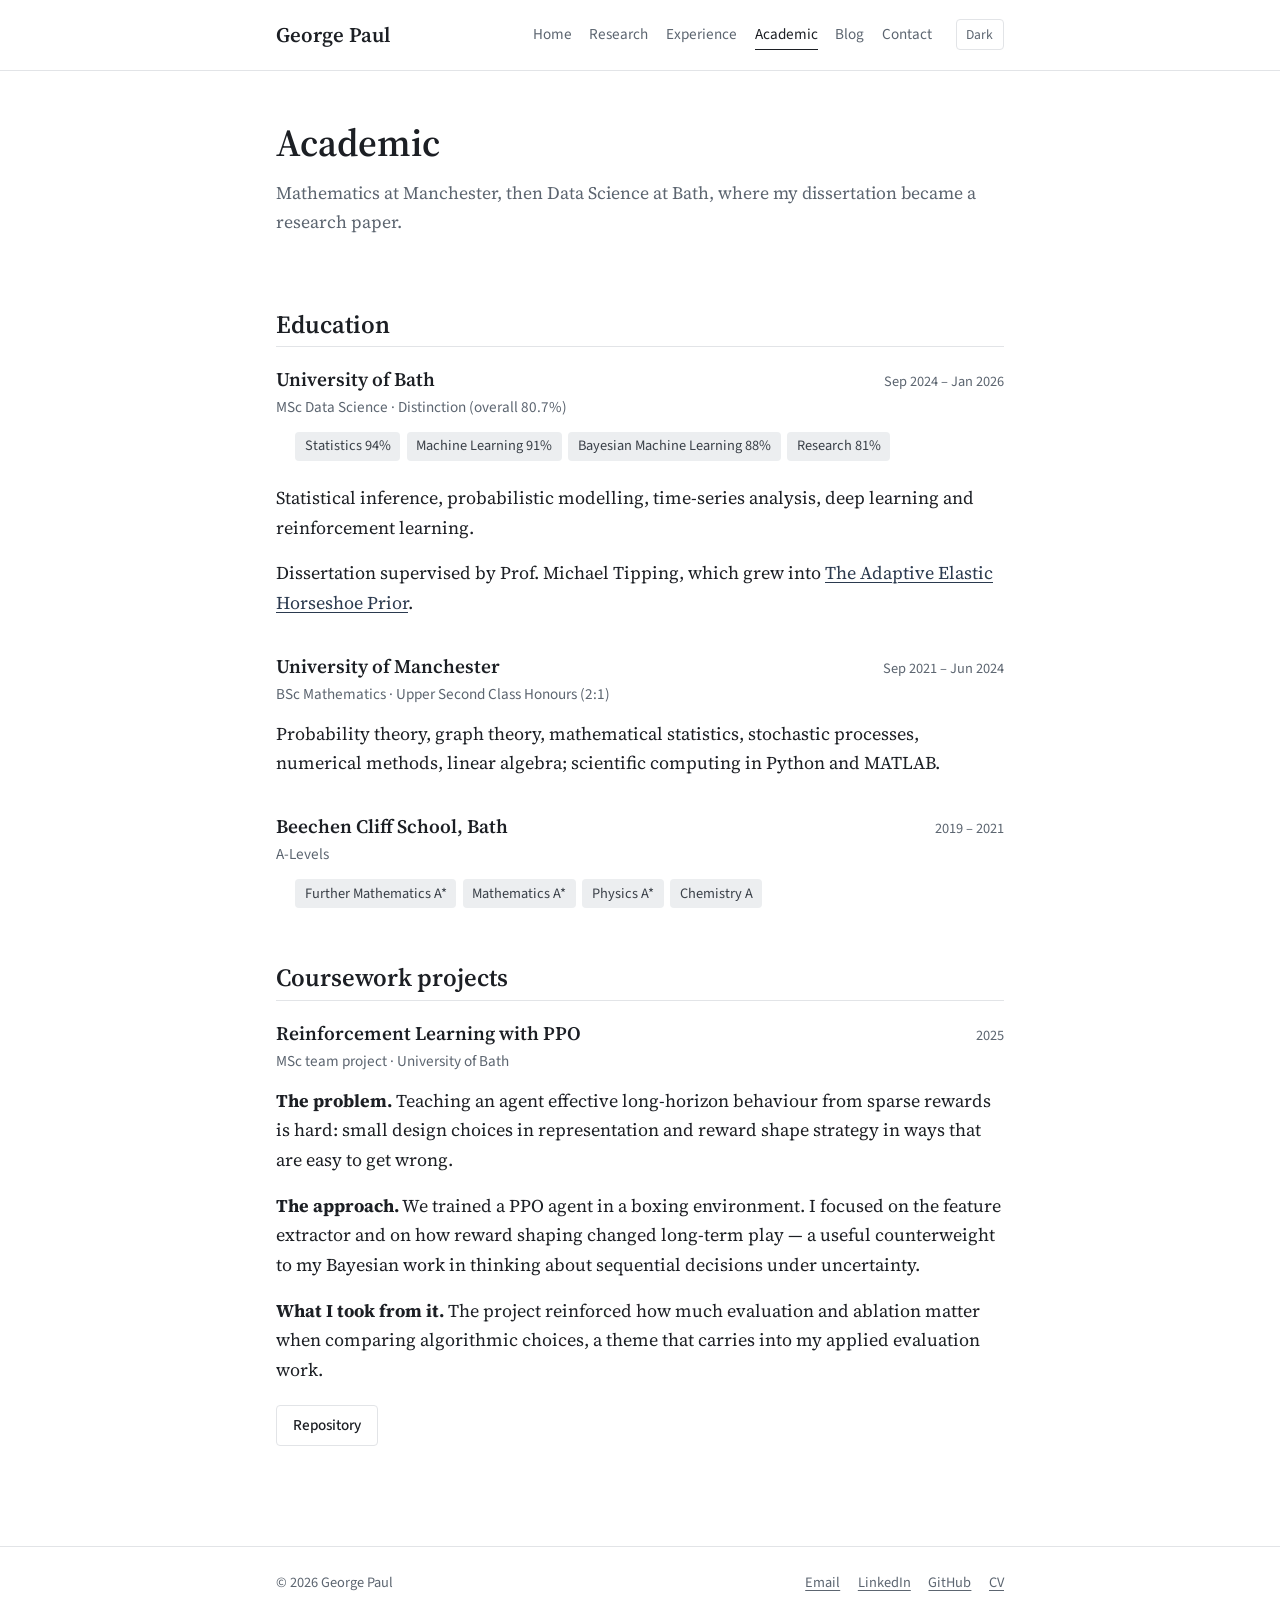
==== academic.html @ d4c1e63e "Redesign site as separate pages with a blog Replace the single scrolling page and sidebar with Home," ====
<!DOCTYPE html>
<html lang="en">
<head>
    <meta charset="utf-8" />
    <meta name="viewport" content="width=device-width, initial-scale=1" />
    <title>Academic · George Paul</title>
    <meta name="description" content="George Paul's academic background: MSc Data Science (Distinction) at the University of Bath, BSc Mathematics at the University of Manchester, and coursework projects." />
    <meta name="author" content="George Paul" />
    <link rel="icon" type="image/x-icon" href="assets/img/favicon.ico" />
    <link rel="preconnect" href="https://fonts.googleapis.com" />
    <link rel="preconnect" href="https://fonts.gstatic.com" crossorigin />
    <link href="https://fonts.googleapis.com/css2?family=Source+Sans+3:wght@400;500;600&family=Source+Serif+4:ital,opsz,wght@0,8..60,400;0,8..60,600;1,8..60,400&display=swap" rel="stylesheet" />
    <link rel="stylesheet" href="assets/css/site.css" />
    <script>try { var t = localStorage.getItem('theme'); if (t === 'dark' || t === 'light') document.documentElement.dataset.theme = t; } catch (e) {}</script>
</head>
<body>
    <header class="site-header">
        <div class="wrap header-inner">
            <a class="site-name" href="index.html">George Paul</a>
            <nav class="site-nav" aria-label="Main">
                <a href="index.html">Home</a>
                <a href="research.html">Research</a>
                <a href="experience.html">Experience</a>
                <a href="academic.html" aria-current="page">Academic</a>
                <a href="blog.html">Blog</a>
                <a href="contact.html">Contact</a>
            </nav>
            <button class="theme-toggle" type="button" aria-label="Toggle dark mode">Dark</button>
        </div>
    </header>

    <main class="wrap">
        <section class="page-intro">
            <h1>Academic</h1>
            <p class="lead">Mathematics at Manchester, then Data Science at Bath, where my dissertation became a research paper.</p>
        </section>

        <h2>Education</h2>

        <article class="entry">
            <div class="entry-head">
                <h3>University of Bath</h3>
                <span class="entry-date">Sep 2024 – Jan 2026</span>
            </div>
            <div class="entry-meta">MSc Data Science &middot; Distinction (overall 80.7%)</div>
            <ul class="chips">
                <li>Statistics 94%</li>
                <li>Machine Learning 91%</li>
                <li>Bayesian Machine Learning 88%</li>
                <li>Research 81%</li>
            </ul>
            <p>Statistical inference, probabilistic modelling, time-series analysis, deep learning and reinforcement learning.</p>
            <p>Dissertation supervised by Prof. Michael Tipping, which grew into <a href="research.html#aeh">The Adaptive Elastic Horseshoe Prior</a>.</p>
        </article>

        <article class="entry">
            <div class="entry-head">
                <h3>University of Manchester</h3>
                <span class="entry-date">Sep 2021 – Jun 2024</span>
            </div>
            <div class="entry-meta">BSc Mathematics &middot; Upper Second Class Honours (2:1)</div>
            <p>Probability theory, graph theory, mathematical statistics, stochastic processes, numerical methods, linear algebra; scientific computing in Python and MATLAB.</p>
        </article>

        <article class="entry">
            <div class="entry-head">
                <h3>Beechen Cliff School, Bath</h3>
                <span class="entry-date">2019 – 2021</span>
            </div>
            <div class="entry-meta">A-Levels</div>
            <ul class="chips">
                <li>Further Mathematics A*</li>
                <li>Mathematics A*</li>
                <li>Physics A*</li>
                <li>Chemistry A</li>
            </ul>
        </article>

        <h2>Coursework projects</h2>

        <article class="entry">
            <div class="entry-head">
                <h3>Reinforcement Learning with PPO</h3>
                <span class="entry-date">2025</span>
            </div>
            <div class="entry-meta">MSc team project &middot; University of Bath</div>
            <p><strong>The problem.</strong> Teaching an agent effective long-horizon behaviour from sparse rewards is hard: small design choices in representation and reward shape strategy in ways that are easy to get wrong.</p>
            <p><strong>The approach.</strong> We trained a PPO agent in a boxing environment. I focused on the feature extractor and on how reward shaping changed long-term play &mdash; a useful counterweight to my Bayesian work in thinking about sequential decisions under uncertainty.</p>
            <p><strong>What I took from it.</strong> The project reinforced how much evaluation and ablation matter when comparing algorithmic choices, a theme that carries into my applied evaluation work.</p>
            <div class="button-row">
                <a class="button secondary" href="https://github.com/mrgw21/rl-multiagent-boxing" target="_blank" rel="noopener noreferrer">Repository</a>
            </div>
        </article>
    </main>

    <footer class="site-footer">
        <div class="wrap footer-inner">
            <span>&copy; 2026 George Paul</span>
            <span class="footer-links">
                <a href="mailto:georgepaul.data@gmail.com">Email</a>
                <a href="https://www.linkedin.com/in/george-paul-9a08511b0" target="_blank" rel="noopener noreferrer">LinkedIn</a>
                <a href="https://github.com/georgepaul171" target="_blank" rel="noopener noreferrer">GitHub</a>
                <a href="assets/cv.pdf" download="George_Paul_CV.pdf">CV</a>
            </span>
        </div>
    </footer>

    <script src="assets/js/site.js"></script>
</body>
</html>
---- assets/css/site.css ----
/* Site-wide styles for georgepaul171.github.io */

:root {
    --bg: #ffffff;
    --surface: #f5f5f3;
    --ink: #1c1f24;
    --muted: #5c6570;
    --border: #e2e4e7;
    --accent: #3a4048;
    --accent-ink: #ffffff;
    --link: #2b3a4f;
    --chip-bg: #eceef0;
    --chip-ink: #3a4048;
    --serif: "Source Serif 4", Georgia, "Times New Roman", serif;
    --sans: "Source Sans 3", "Helvetica Neue", Helvetica, Arial, sans-serif;
    --wrap: 760px;
    color-scheme: light;
}

@media (prefers-color-scheme: dark) {
    :root:not([data-theme="light"]) {
        --bg: #15171a;
        --surface: #1d2024;
        --ink: #e6e7e9;
        --muted: #9aa1aa;
        --border: #2c3036;
        --accent: #d4d8de;
        --accent-ink: #15171a;
        --link: #c3cede;
        --chip-bg: #24282d;
        --chip-ink: #c9ced6;
        color-scheme: dark;
    }
}

:root[data-theme="dark"] {
    --bg: #15171a;
    --surface: #1d2024;
    --ink: #e6e7e9;
    --muted: #9aa1aa;
    --border: #2c3036;
    --accent: #d4d8de;
    --accent-ink: #15171a;
    --link: #c3cede;
    --chip-bg: #24282d;
    --chip-ink: #c9ced6;
    color-scheme: dark;
}

*, *::before, *::after {
    box-sizing: border-box;
}

html {
    -webkit-text-size-adjust: 100%;
}

body {
    margin: 0;
    background: var(--bg);
    color: var(--ink);
    font-family: var(--serif);
    font-size: 18px;
    line-height: 1.65;
    display: flex;
    flex-direction: column;
    min-height: 100vh;
}

main {
    flex: 1;
}

.wrap {
    max-width: var(--wrap);
    margin: 0 auto;
    padding: 0 16px;
}

h1, h2, h3 {
    font-family: var(--serif);
    font-weight: 600;
    line-height: 1.25;
    color: var(--ink);
}

h1 {
    font-size: 2.4rem;
    margin: 0 0 0.75rem;
}

h2 {
    font-size: 1.55rem;
    margin: 3rem 0 1.25rem;
    padding-bottom: 0.4rem;
    border-bottom: 1px solid var(--border);
}

h3 {
    font-size: 1.2rem;
    margin: 0 0 0.25rem;
}

p {
    margin: 0 0 1rem;
}

a {
    color: var(--link);
    text-decoration-thickness: 1px;
    text-underline-offset: 3px;
}

a:hover {
    color: var(--ink);
}

img {
    max-width: 100%;
}

/* Header and navigation */

.site-header {
    border-bottom: 1px solid var(--border);
    background: var(--bg);
}

.header-inner {
    display: flex;
    align-items: center;
    flex-wrap: wrap;
    gap: 0.5rem 1.5rem;
    padding-top: 1.1rem;
    padding-bottom: 1.1rem;
}

.site-name {
    font-family: var(--serif);
    font-size: 1.3rem;
    font-weight: 600;
    color: var(--ink);
    text-decoration: none;
    margin-right: auto;
}

.site-nav {
    display: flex;
    flex-wrap: wrap;
    gap: 0.25rem 1.1rem;
}

.site-nav a {
    font-family: var(--sans);
    color: var(--muted);
    text-decoration: none;
    font-size: 0.95rem;
    padding: 0.15rem 0;
    border-bottom: 1px solid transparent;
}

.site-nav a:hover {
    color: var(--ink);
}

.site-nav a[aria-current="page"] {
    color: var(--ink);
    border-bottom-color: var(--ink);
}

.theme-toggle {
    font: inherit;
    font-size: 0.85rem;
    color: var(--muted);
    background: transparent;
    border: 1px solid var(--border);
    border-radius: 4px;
    padding: 0.2rem 0.6rem;
    cursor: pointer;
}

.theme-toggle:hover {
    color: var(--ink);
    border-color: var(--muted);
}

/* Small interface text (menu, dates, labels, buttons, tags) stays in the sans companion */
.theme-toggle,
.entry-date,
.entry-meta,
.chips li,
.button,
.form-field label,
.site-footer {
    font-family: var(--sans);
}

@media (max-width: 640px) {
    body {
        font-size: 17px;
    }

    h1 {
        font-size: 2rem;
    }

    .site-nav {
        order: 3;
        width: 100%;
    }
}

/* Page sections */

.page-intro {
    padding: 3rem 0 0.5rem;
}

.page-intro .lead {
    font-size: 1.1rem;
    color: var(--muted);
}

.muted {
    color: var(--muted);
}

.small {
    font-size: 0.9rem;
}

.entry {
    margin-bottom: 2.25rem;
}

h2 + h3,
p + h3 {
    margin-top: 1.75rem;
    margin-bottom: 0.5rem;
}

.entry-head {
    display: flex;
    justify-content: space-between;
    align-items: baseline;
    gap: 0.25rem 1rem;
    flex-wrap: wrap;
}

.entry-date {
    color: var(--muted);
    font-size: 0.9rem;
    white-space: nowrap;
}

.entry-meta {
    color: var(--muted);
    font-size: 0.95rem;
    margin-bottom: 0.75rem;
}

.entry ul {
    padding-left: 1.2rem;
    margin: 0 0 1rem;
}

.entry li {
    margin-bottom: 0.4rem;
}

.chips {
    display: flex;
    flex-wrap: wrap;
    gap: 0.4rem;
    padding: 0;
    margin: 0 0 1.25rem;
    list-style: none;
}

.chips li {
    background: var(--chip-bg);
    color: var(--chip-ink);
    border-radius: 4px;
    padding: 0.15rem 0.6rem;
    font-size: 0.9rem;
}

.button {
    display: inline-block;
    font-size: 0.95rem;
    font-weight: 500;
    background: var(--accent);
    color: var(--accent-ink);
    border: 1px solid var(--accent);
    border-radius: 4px;
    padding: 0.45rem 1rem;
    text-decoration: none;
    cursor: pointer;
}

.button:hover {
    color: var(--accent-ink);
    opacity: 0.88;
}

.button.secondary {
    background: transparent;
    color: var(--ink);
    border-color: var(--border);
}

.button.secondary:hover {
    border-color: var(--muted);
    opacity: 1;
}

.button-row {
    display: flex;
    flex-wrap: wrap;
    gap: 0.6rem;
    margin: 1.25rem 0;
}

/* Home */

.hero {
    display: flex;
    gap: 2rem;
    align-items: center;
    padding: 3.5rem 0 1rem;
}

.hero-photo {
    width: 150px;
    height: 150px;
    border-radius: 50%;
    object-fit: cover;
    flex-shrink: 0;
    border: 1px solid var(--border);
}

.hero .lead {
    font-size: 1.1rem;
    color: var(--muted);
    margin-bottom: 0;
}

@media (max-width: 640px) {
    .hero {
        flex-direction: column;
        align-items: flex-start;
        gap: 1.25rem;
        padding-top: 2.5rem;
    }

    .hero-photo {
        width: 110px;
        height: 110px;
    }
}

.card-grid {
    display: grid;
    grid-template-columns: repeat(auto-fit, minmax(220px, 1fr));
    gap: 1rem;
}

.card {
    display: block;
    border: 1px solid var(--border);
    border-radius: 6px;
    padding: 1rem 1.1rem;
    text-decoration: none;
    color: var(--ink);
    background: var(--bg);
}

.card:hover {
    border-color: var(--muted);
    color: var(--ink);
}

.card h3 {
    font-size: 1.1rem;
}

.card p {
    color: var(--muted);
    font-size: 0.92rem;
    margin: 0;
}

.news {
    list-style: none;
    padding: 0;
    margin: 0;
}

.news li {
    display: grid;
    grid-template-columns: 6.5rem 1fr;
    gap: 1rem;
    padding: 0.55rem 0;
    border-bottom: 1px solid var(--border);
}

.news li:last-child {
    border-bottom: none;
}

.news .entry-date {
    white-space: normal;
}

@media (max-width: 480px) {
    .news li {
        grid-template-columns: 1fr;
        gap: 0;
    }
}

/* Blog */

.post-list {
    list-style: none;
    padding: 0;
    margin: 0;
}

.post-list li {
    padding: 1.25rem 0;
    border-bottom: 1px solid var(--border);
}

.post-list h3 a {
    color: var(--ink);
    text-decoration: none;
}

.post-list h3 a:hover {
    text-decoration: underline;
}

.post-list p {
    margin: 0.35rem 0 0;
    color: var(--muted);
}

.post {
    padding: 3rem 0 1rem;
}

.post h2 {
    font-size: 1.3rem;
    margin-top: 2.25rem;
    border-bottom: none;
    padding-bottom: 0;
}

.post-footer {
    margin-top: 3rem;
    padding-top: 1rem;
    border-top: 1px solid var(--border);
}

/* Contact form */

.form-field {
    margin-bottom: 1rem;
}

.form-field label {
    display: block;
    font-size: 0.9rem;
    color: var(--muted);
    margin-bottom: 0.3rem;
}

.form-field input,
.form-field textarea {
    width: 100%;
    font: inherit;
    font-size: 1rem;
    color: var(--ink);
    background: var(--bg);
    border: 1px solid var(--border);
    border-radius: 4px;
    padding: 0.6rem 0.75rem;
}

.form-field input:focus,
.form-field textarea:focus {
    outline: 2px solid var(--muted);
    outline-offset: 1px;
}

.form-status {
    margin-top: 1rem;
    color: var(--muted);
}

/* Footer */

.site-footer {
    margin-top: 4rem;
    border-top: 1px solid var(--border);
    padding: 1.5rem 0 2rem;
    color: var(--muted);
    font-size: 0.9rem;
}

.footer-inner {
    display: flex;
    flex-wrap: wrap;
    justify-content: space-between;
    gap: 0.5rem 1.5rem;
}

.footer-links {
    display: flex;
    flex-wrap: wrap;
    gap: 0.5rem 1.1rem;
}

.site-footer a {
    color: var(--muted);
}

.site-footer a:hover {
    color: var(--ink);
}
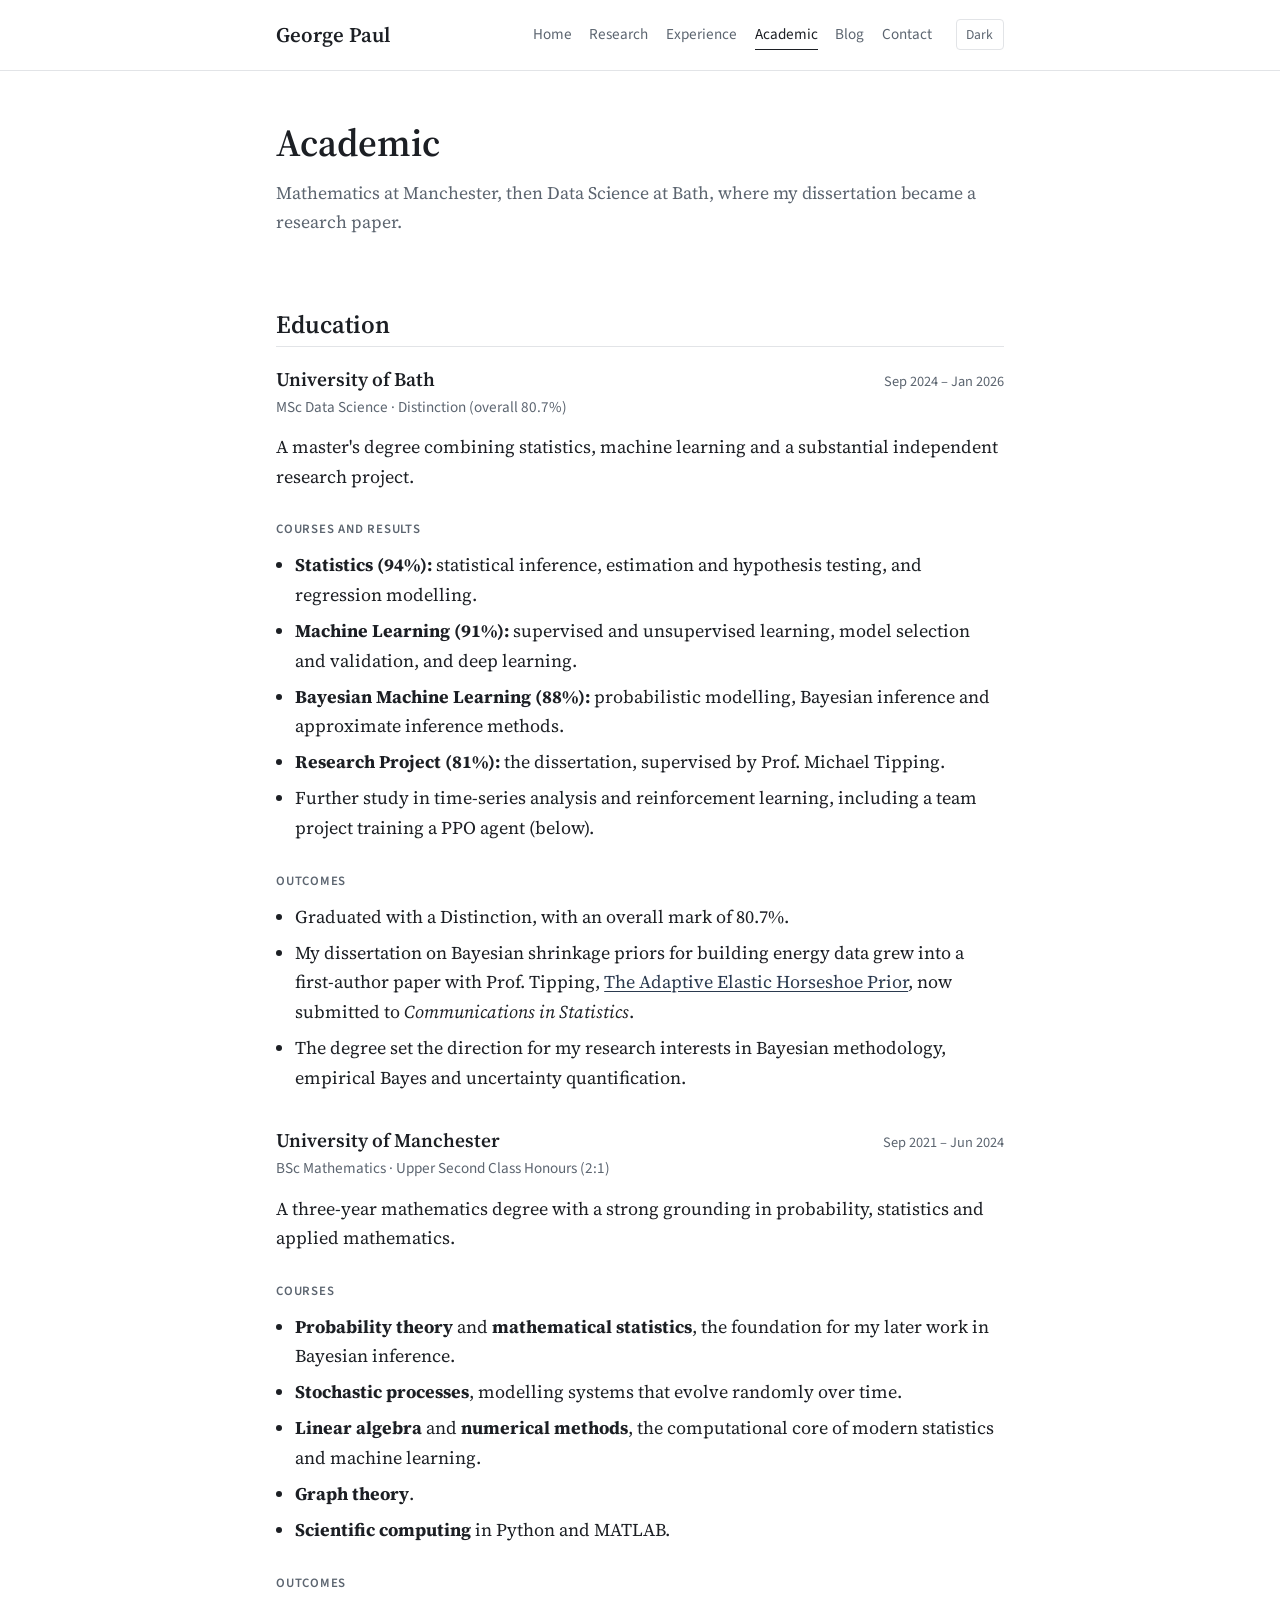
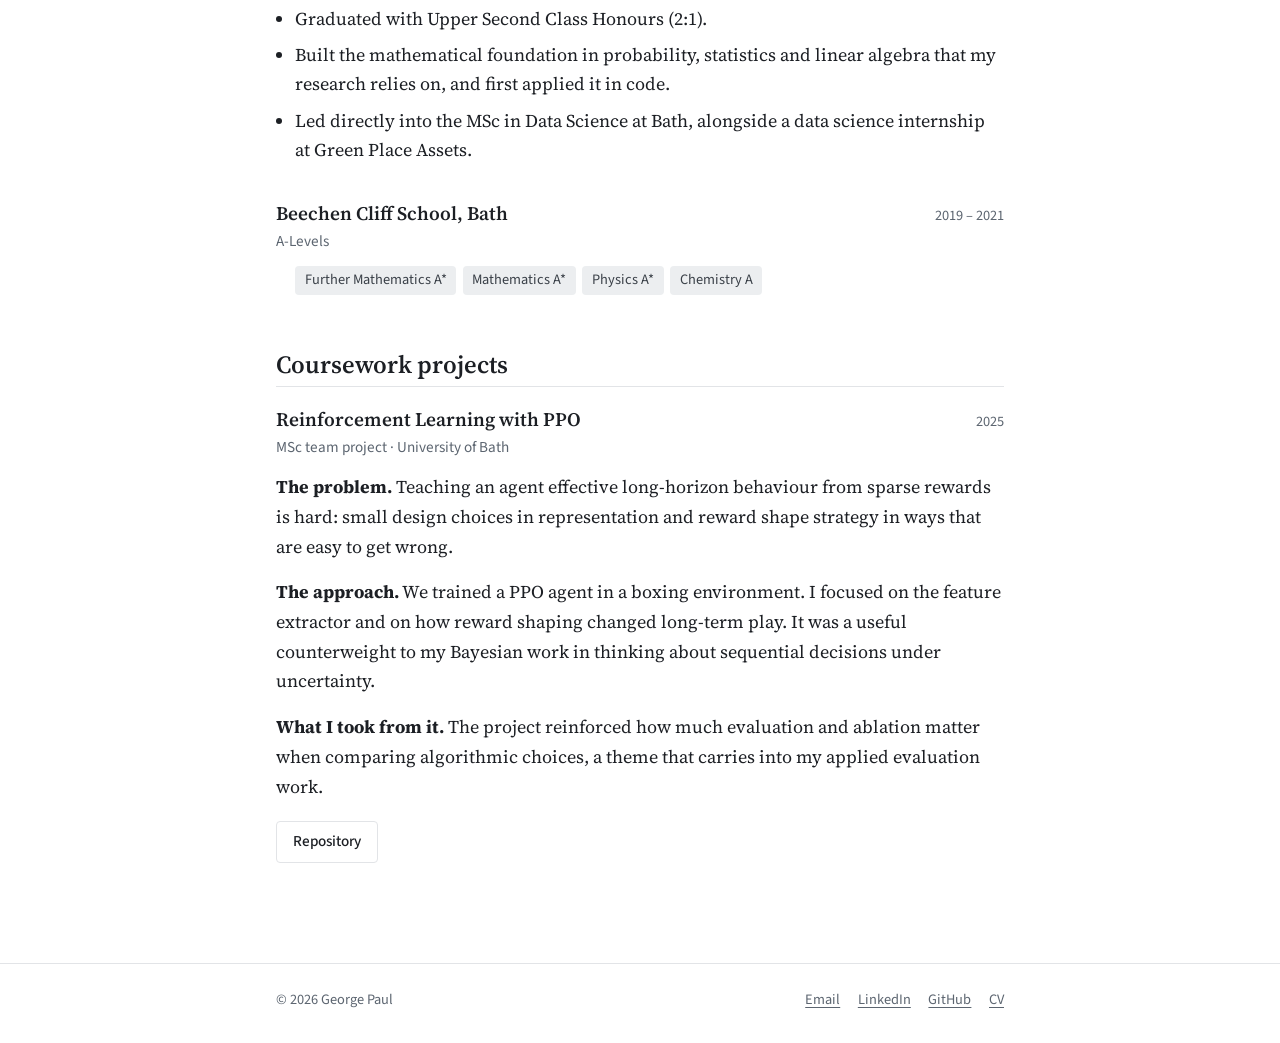
==== commit 1ba80a2c: "Expand research, academic and home page content Broaden the research page with research interests, c" ====
--- a/academic.html
+++ b/academic.html
@@ -43,14 +43,23 @@
                 <span class="entry-date">Sep 2024 – Jan 2026</span>
             </div>
             <div class="entry-meta">MSc Data Science &middot; Distinction (overall 80.7%)</div>
-            <ul class="chips">
-                <li>Statistics 94%</li>
-                <li>Machine Learning 91%</li>
-                <li>Bayesian Machine Learning 88%</li>
-                <li>Research 81%</li>
+            <p>A master's degree combining statistics, machine learning and a substantial independent research project.</p>
+
+            <h4>Courses and results</h4>
+            <ul>
+                <li><strong>Statistics (94%):</strong> statistical inference, estimation and hypothesis testing, and regression modelling.</li>
+                <li><strong>Machine Learning (91%):</strong> supervised and unsupervised learning, model selection and validation, and deep learning.</li>
+                <li><strong>Bayesian Machine Learning (88%):</strong> probabilistic modelling, Bayesian inference and approximate inference methods.</li>
+                <li><strong>Research Project (81%):</strong> the dissertation, supervised by Prof. Michael Tipping.</li>
+                <li>Further study in time-series analysis and reinforcement learning, including a team project training a PPO agent (below).</li>
             </ul>
-            <p>Statistical inference, probabilistic modelling, time-series analysis, deep learning and reinforcement learning.</p>
-            <p>Dissertation supervised by Prof. Michael Tipping, which grew into <a href="research.html#aeh">The Adaptive Elastic Horseshoe Prior</a>.</p>
+
+            <h4>Outcomes</h4>
+            <ul>
+                <li>Graduated with a Distinction, with an overall mark of 80.7%.</li>
+                <li>My dissertation on Bayesian shrinkage priors for building energy data grew into a first-author paper with Prof. Tipping, <a href="research.html#aeh">The Adaptive Elastic Horseshoe Prior</a>, now submitted to <em>Communications in Statistics</em>.</li>
+                <li>The degree set the direction for my research interests in Bayesian methodology, empirical Bayes and uncertainty quantification.</li>
+            </ul>
         </article>
 
         <article class="entry">
@@ -59,7 +68,23 @@
                 <span class="entry-date">Sep 2021 – Jun 2024</span>
             </div>
             <div class="entry-meta">BSc Mathematics &middot; Upper Second Class Honours (2:1)</div>
-            <p>Probability theory, graph theory, mathematical statistics, stochastic processes, numerical methods, linear algebra; scientific computing in Python and MATLAB.</p>
+            <p>A three-year mathematics degree with a strong grounding in probability, statistics and applied mathematics.</p>
+
+            <h4>Courses</h4>
+            <ul>
+                <li><strong>Probability theory</strong> and <strong>mathematical statistics</strong>, the foundation for my later work in Bayesian inference.</li>
+                <li><strong>Stochastic processes</strong>, modelling systems that evolve randomly over time.</li>
+                <li><strong>Linear algebra</strong> and <strong>numerical methods</strong>, the computational core of modern statistics and machine learning.</li>
+                <li><strong>Graph theory</strong>.</li>
+                <li><strong>Scientific computing</strong> in Python and MATLAB.</li>
+            </ul>
+
+            <h4>Outcomes</h4>
+            <ul>
+                <li>Graduated with Upper Second Class Honours (2:1).</li>
+                <li>Built the mathematical foundation in probability, statistics and linear algebra that my research relies on, and first applied it in code.</li>
+                <li>Led directly into the MSc in Data Science at Bath, alongside a data science internship at Green Place Assets.</li>
+            </ul>
         </article>
 
         <article class="entry">
@@ -85,7 +110,7 @@
             </div>
             <div class="entry-meta">MSc team project &middot; University of Bath</div>
             <p><strong>The problem.</strong> Teaching an agent effective long-horizon behaviour from sparse rewards is hard: small design choices in representation and reward shape strategy in ways that are easy to get wrong.</p>
-            <p><strong>The approach.</strong> We trained a PPO agent in a boxing environment. I focused on the feature extractor and on how reward shaping changed long-term play &mdash; a useful counterweight to my Bayesian work in thinking about sequential decisions under uncertainty.</p>
+            <p><strong>The approach.</strong> We trained a PPO agent in a boxing environment. I focused on the feature extractor and on how reward shaping changed long-term play. It was a useful counterweight to my Bayesian work in thinking about sequential decisions under uncertainty.</p>
             <p><strong>What I took from it.</strong> The project reinforced how much evaluation and ablation matter when comparing algorithmic choices, a theme that carries into my applied evaluation work.</p>
             <div class="button-row">
                 <a class="button secondary" href="https://github.com/mrgw21/rl-multiagent-boxing" target="_blank" rel="noopener noreferrer">Repository</a>
--- a/assets/css/site.css
+++ b/assets/css/site.css
@@ -321,6 +321,39 @@
     margin: 1.25rem 0;
 }
 
+/* Citations and references */
+
+h4 {
+    font-family: var(--sans);
+    font-size: 0.8rem;
+    font-weight: 600;
+    letter-spacing: 0.06em;
+    text-transform: uppercase;
+    color: var(--muted);
+    margin: 1.75rem 0 0.6rem;
+}
+
+.cite {
+    background: var(--surface);
+    border-left: 3px solid var(--border);
+    padding: 0.75rem 1rem;
+    font-size: 0.95rem;
+}
+
+.refs {
+    padding-left: 1.4rem;
+    font-size: 0.92rem;
+    line-height: 1.55;
+}
+
+.refs li {
+    margin-bottom: 0.5rem;
+}
+
+.refs a {
+    overflow-wrap: anywhere;
+}
+
 /* Home */
 
 .hero {
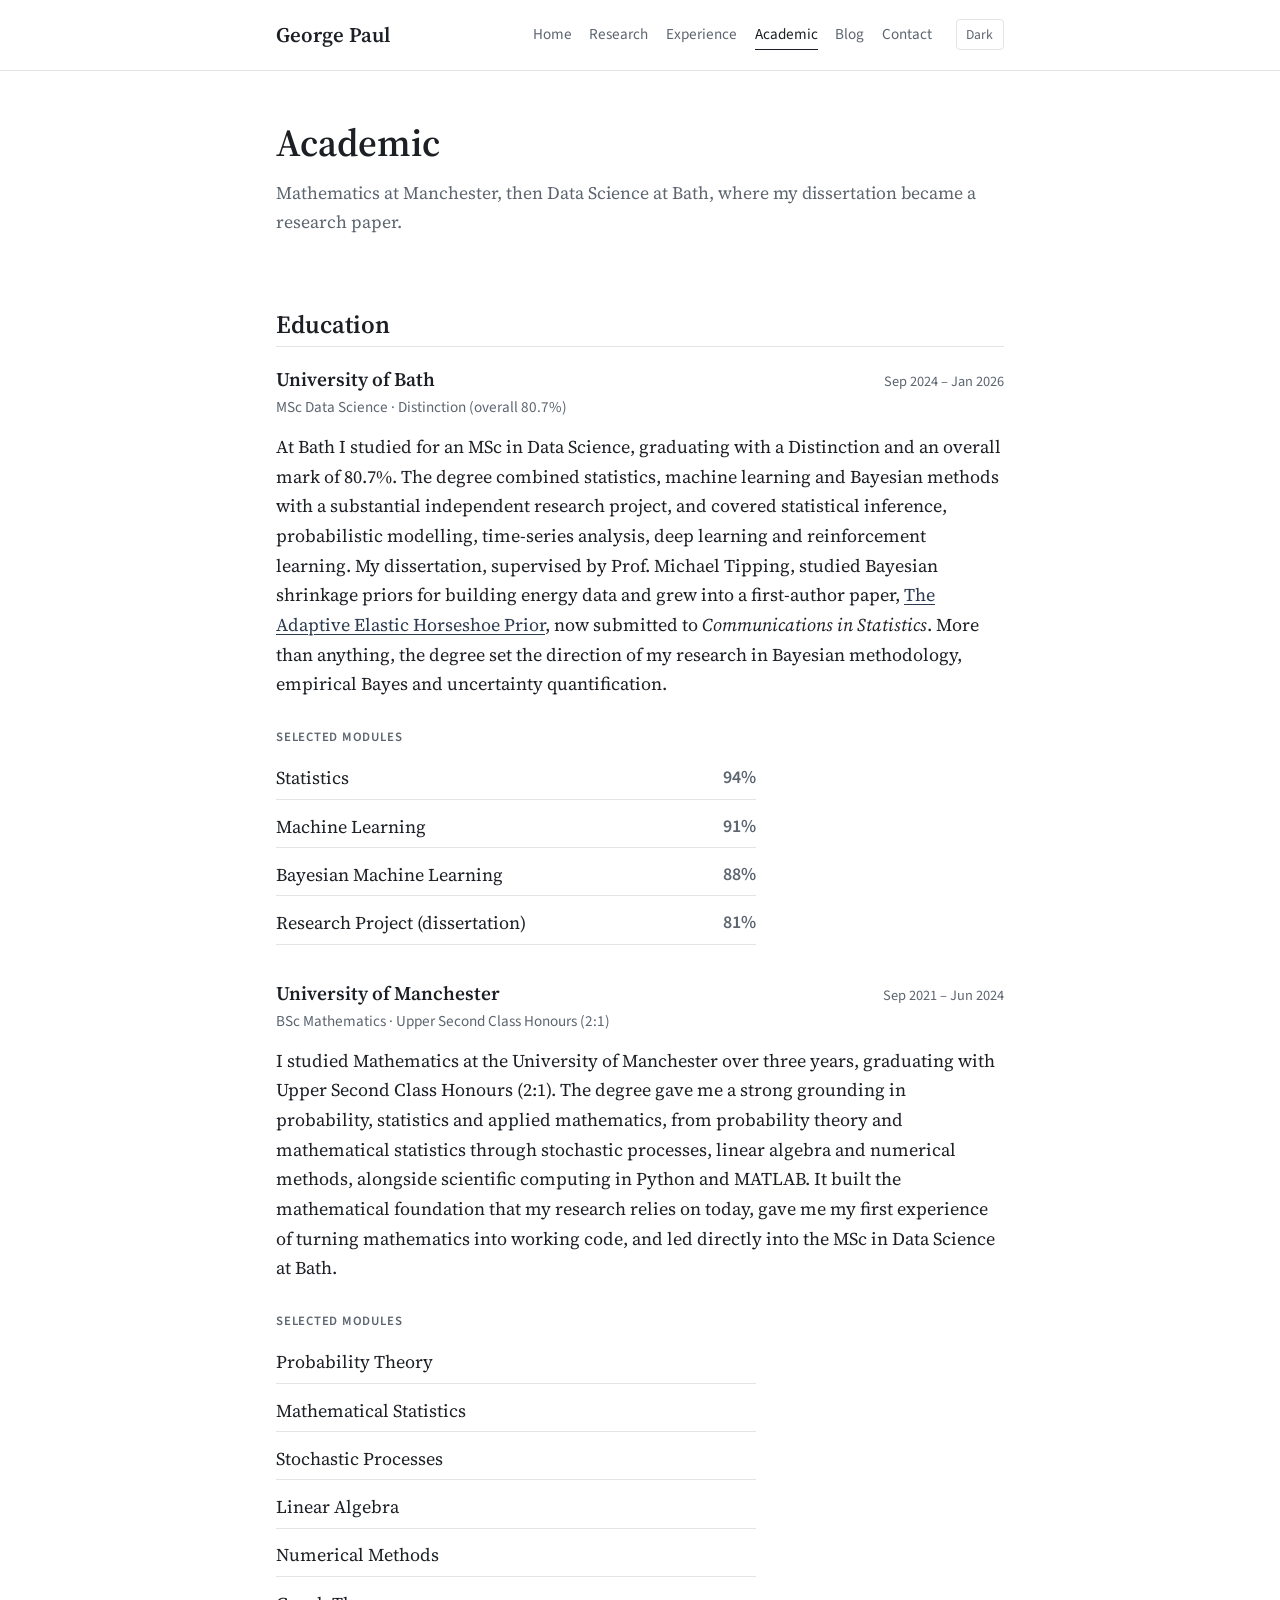
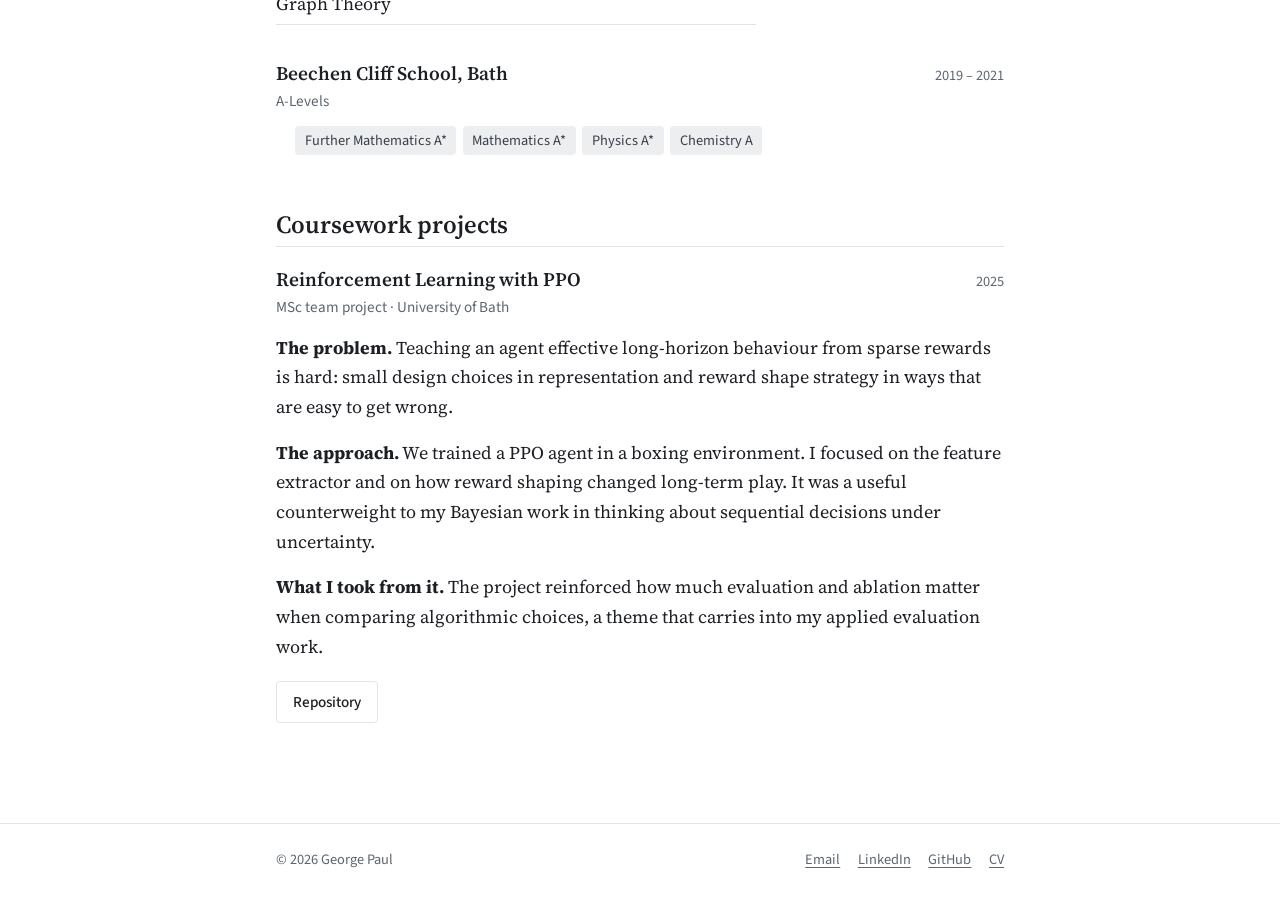
==== commit db35dee6: "Rewrite degree entries as a paragraph plus selected modules Replace the courses and outcomes lists f" ====
--- a/academic.html
+++ b/academic.html
@@ -43,22 +43,14 @@
                 <span class="entry-date">Sep 2024 – Jan 2026</span>
             </div>
             <div class="entry-meta">MSc Data Science &middot; Distinction (overall 80.7%)</div>
-            <p>A master's degree combining statistics, machine learning and a substantial independent research project.</p>
+            <p>At Bath I studied for an MSc in Data Science, graduating with a Distinction and an overall mark of 80.7%. The degree combined statistics, machine learning and Bayesian methods with a substantial independent research project, and covered statistical inference, probabilistic modelling, time-series analysis, deep learning and reinforcement learning. My dissertation, supervised by Prof. Michael Tipping, studied Bayesian shrinkage priors for building energy data and grew into a first-author paper, <a href="research.html#aeh">The Adaptive Elastic Horseshoe Prior</a>, now submitted to <em>Communications in Statistics</em>. More than anything, the degree set the direction of my research in Bayesian methodology, empirical Bayes and uncertainty quantification.</p>
 
-            <h4>Courses and results</h4>
-            <ul>
-                <li><strong>Statistics (94%):</strong> statistical inference, estimation and hypothesis testing, and regression modelling.</li>
-                <li><strong>Machine Learning (91%):</strong> supervised and unsupervised learning, model selection and validation, and deep learning.</li>
-                <li><strong>Bayesian Machine Learning (88%):</strong> probabilistic modelling, Bayesian inference and approximate inference methods.</li>
-                <li><strong>Research Project (81%):</strong> the dissertation, supervised by Prof. Michael Tipping.</li>
-                <li>Further study in time-series analysis and reinforcement learning, including a team project training a PPO agent (below).</li>
-            </ul>
-
-            <h4>Outcomes</h4>
-            <ul>
-                <li>Graduated with a Distinction, with an overall mark of 80.7%.</li>
-                <li>My dissertation on Bayesian shrinkage priors for building energy data grew into a first-author paper with Prof. Tipping, <a href="research.html#aeh">The Adaptive Elastic Horseshoe Prior</a>, now submitted to <em>Communications in Statistics</em>.</li>
-                <li>The degree set the direction for my research interests in Bayesian methodology, empirical Bayes and uncertainty quantification.</li>
+            <h4>Selected modules</h4>
+            <ul class="modules">
+                <li><span>Statistics</span><span>94%</span></li>
+                <li><span>Machine Learning</span><span>91%</span></li>
+                <li><span>Bayesian Machine Learning</span><span>88%</span></li>
+                <li><span>Research Project (dissertation)</span><span>81%</span></li>
             </ul>
         </article>
 
@@ -68,22 +60,16 @@
                 <span class="entry-date">Sep 2021 – Jun 2024</span>
             </div>
             <div class="entry-meta">BSc Mathematics &middot; Upper Second Class Honours (2:1)</div>
-            <p>A three-year mathematics degree with a strong grounding in probability, statistics and applied mathematics.</p>
+            <p>I studied Mathematics at the University of Manchester over three years, graduating with Upper Second Class Honours (2:1). The degree gave me a strong grounding in probability, statistics and applied mathematics, from probability theory and mathematical statistics through stochastic processes, linear algebra and numerical methods, alongside scientific computing in Python and MATLAB. It built the mathematical foundation that my research relies on today, gave me my first experience of turning mathematics into working code, and led directly into the MSc in Data Science at Bath.</p>
 
-            <h4>Courses</h4>
-            <ul>
-                <li><strong>Probability theory</strong> and <strong>mathematical statistics</strong>, the foundation for my later work in Bayesian inference.</li>
-                <li><strong>Stochastic processes</strong>, modelling systems that evolve randomly over time.</li>
-                <li><strong>Linear algebra</strong> and <strong>numerical methods</strong>, the computational core of modern statistics and machine learning.</li>
-                <li><strong>Graph theory</strong>.</li>
-                <li><strong>Scientific computing</strong> in Python and MATLAB.</li>
-            </ul>
-
-            <h4>Outcomes</h4>
-            <ul>
-                <li>Graduated with Upper Second Class Honours (2:1).</li>
-                <li>Built the mathematical foundation in probability, statistics and linear algebra that my research relies on, and first applied it in code.</li>
-                <li>Led directly into the MSc in Data Science at Bath, alongside a data science internship at Green Place Assets.</li>
+            <h4>Selected modules</h4>
+            <ul class="modules">
+                <li><span>Probability Theory</span></li>
+                <li><span>Mathematical Statistics</span></li>
+                <li><span>Stochastic Processes</span></li>
+                <li><span>Linear Algebra</span></li>
+                <li><span>Numerical Methods</span></li>
+                <li><span>Graph Theory</span></li>
             </ul>
         </article>
 
--- a/assets/css/site.css
+++ b/assets/css/site.css
@@ -354,6 +354,29 @@
     overflow-wrap: anywhere;
 }
 
+/* Module lists on the Academic page: name on the left, grade on the right */
+
+.entry .modules {
+    list-style: none;
+    padding: 0;
+    margin: 0 0 1rem;
+    max-width: 480px;
+}
+
+.modules li {
+    display: flex;
+    justify-content: space-between;
+    gap: 1rem;
+    padding: 0.35rem 0;
+    border-bottom: 1px solid var(--border);
+}
+
+.modules li span:last-child:not(:first-child) {
+    font-family: var(--sans);
+    font-weight: 600;
+    color: var(--muted);
+}
+
 /* Home */
 
 .hero {
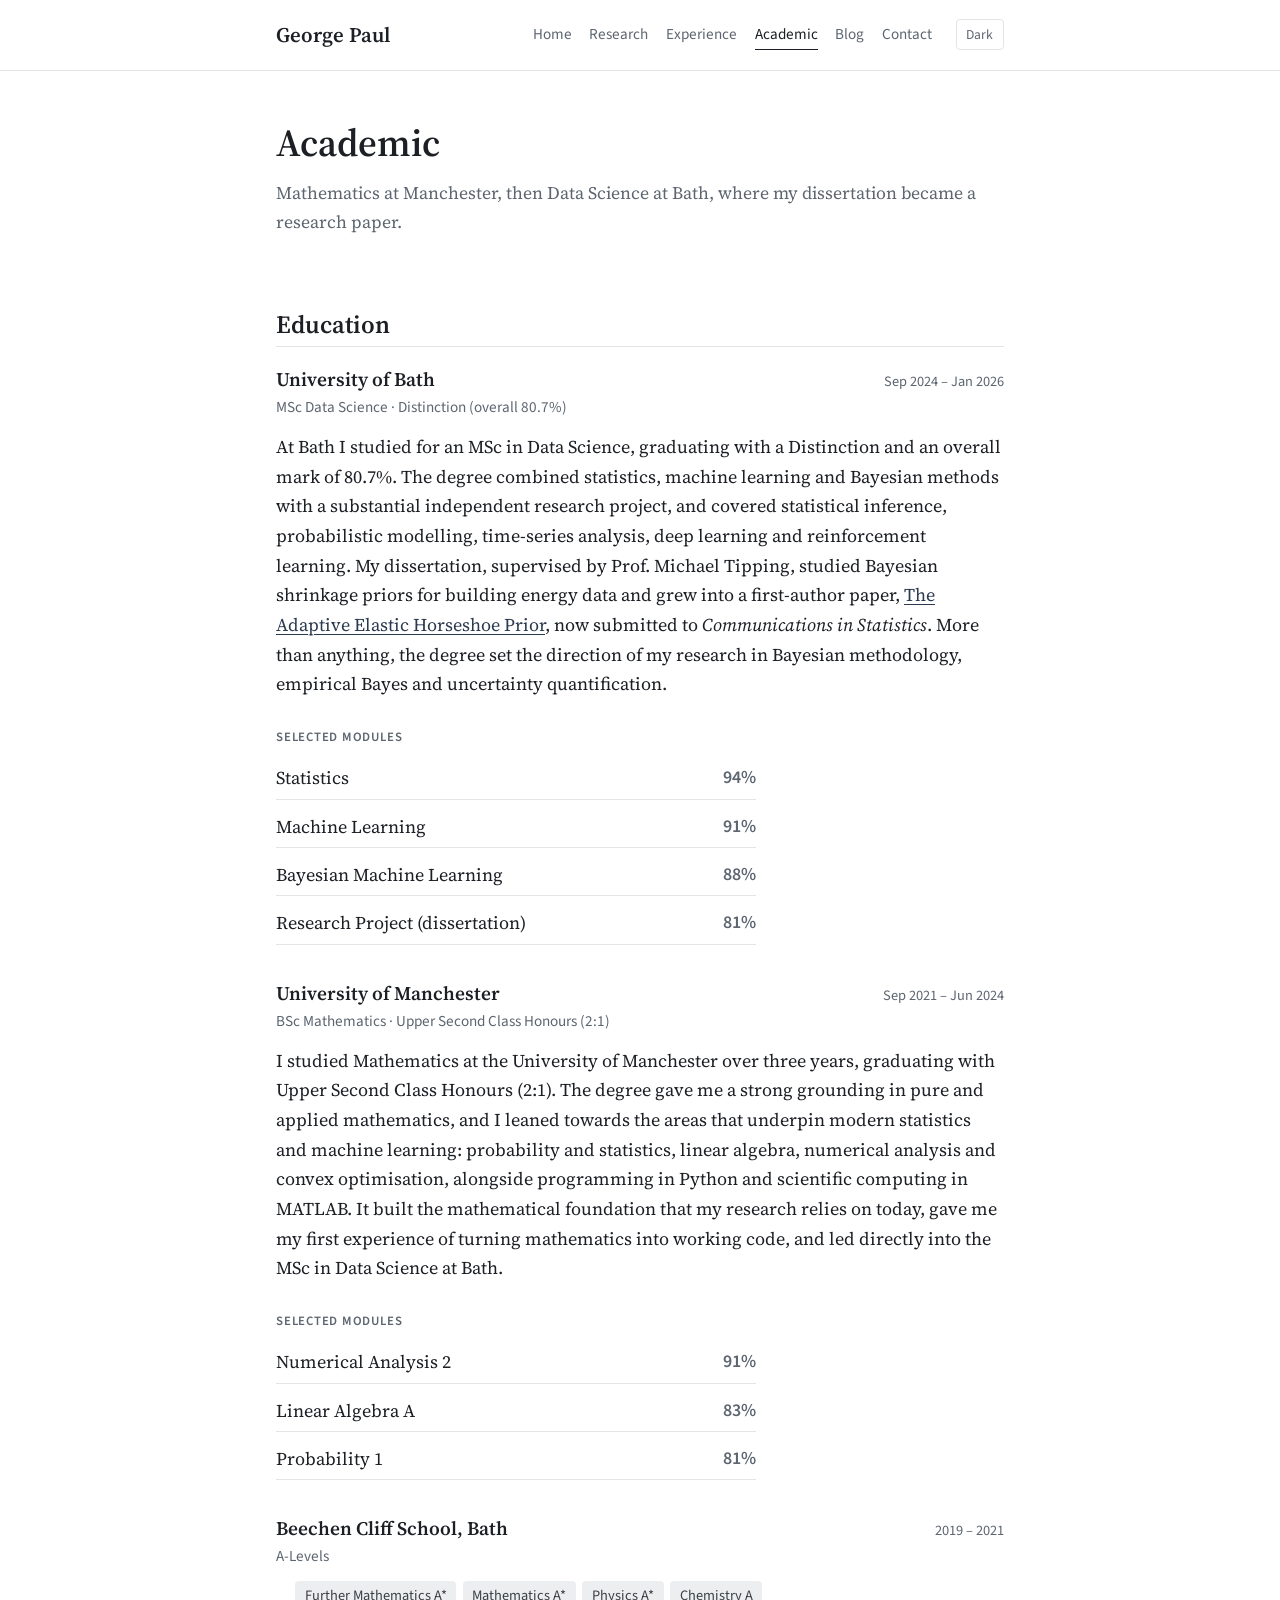
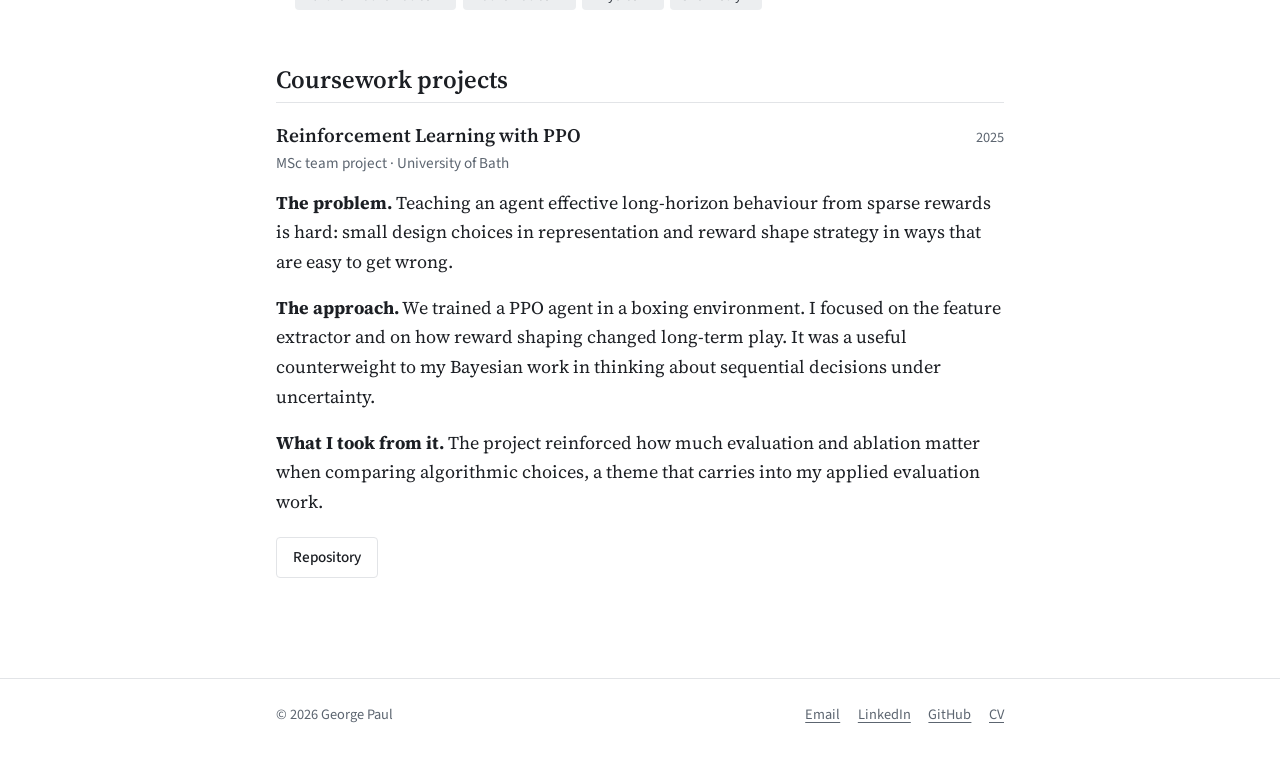
==== commit 9e6924eb: "List top Manchester modules from the transcript Show Numerical Analysis 2, Linear Algebra A and Prob" ====
--- a/academic.html
+++ b/academic.html
@@ -60,16 +60,13 @@
                 <span class="entry-date">Sep 2021 – Jun 2024</span>
             </div>
             <div class="entry-meta">BSc Mathematics &middot; Upper Second Class Honours (2:1)</div>
-            <p>I studied Mathematics at the University of Manchester over three years, graduating with Upper Second Class Honours (2:1). The degree gave me a strong grounding in probability, statistics and applied mathematics, from probability theory and mathematical statistics through stochastic processes, linear algebra and numerical methods, alongside scientific computing in Python and MATLAB. It built the mathematical foundation that my research relies on today, gave me my first experience of turning mathematics into working code, and led directly into the MSc in Data Science at Bath.</p>
+            <p>I studied Mathematics at the University of Manchester over three years, graduating with Upper Second Class Honours (2:1). The degree gave me a strong grounding in pure and applied mathematics, and I leaned towards the areas that underpin modern statistics and machine learning: probability and statistics, linear algebra, numerical analysis and convex optimisation, alongside programming in Python and scientific computing in MATLAB. It built the mathematical foundation that my research relies on today, gave me my first experience of turning mathematics into working code, and led directly into the MSc in Data Science at Bath.</p>
 
             <h4>Selected modules</h4>
             <ul class="modules">
-                <li><span>Probability Theory</span></li>
-                <li><span>Mathematical Statistics</span></li>
-                <li><span>Stochastic Processes</span></li>
-                <li><span>Linear Algebra</span></li>
-                <li><span>Numerical Methods</span></li>
-                <li><span>Graph Theory</span></li>
+                <li><span>Numerical Analysis 2</span><span>91%</span></li>
+                <li><span>Linear Algebra A</span><span>83%</span></li>
+                <li><span>Probability 1</span><span>81%</span></li>
             </ul>
         </article>
 
